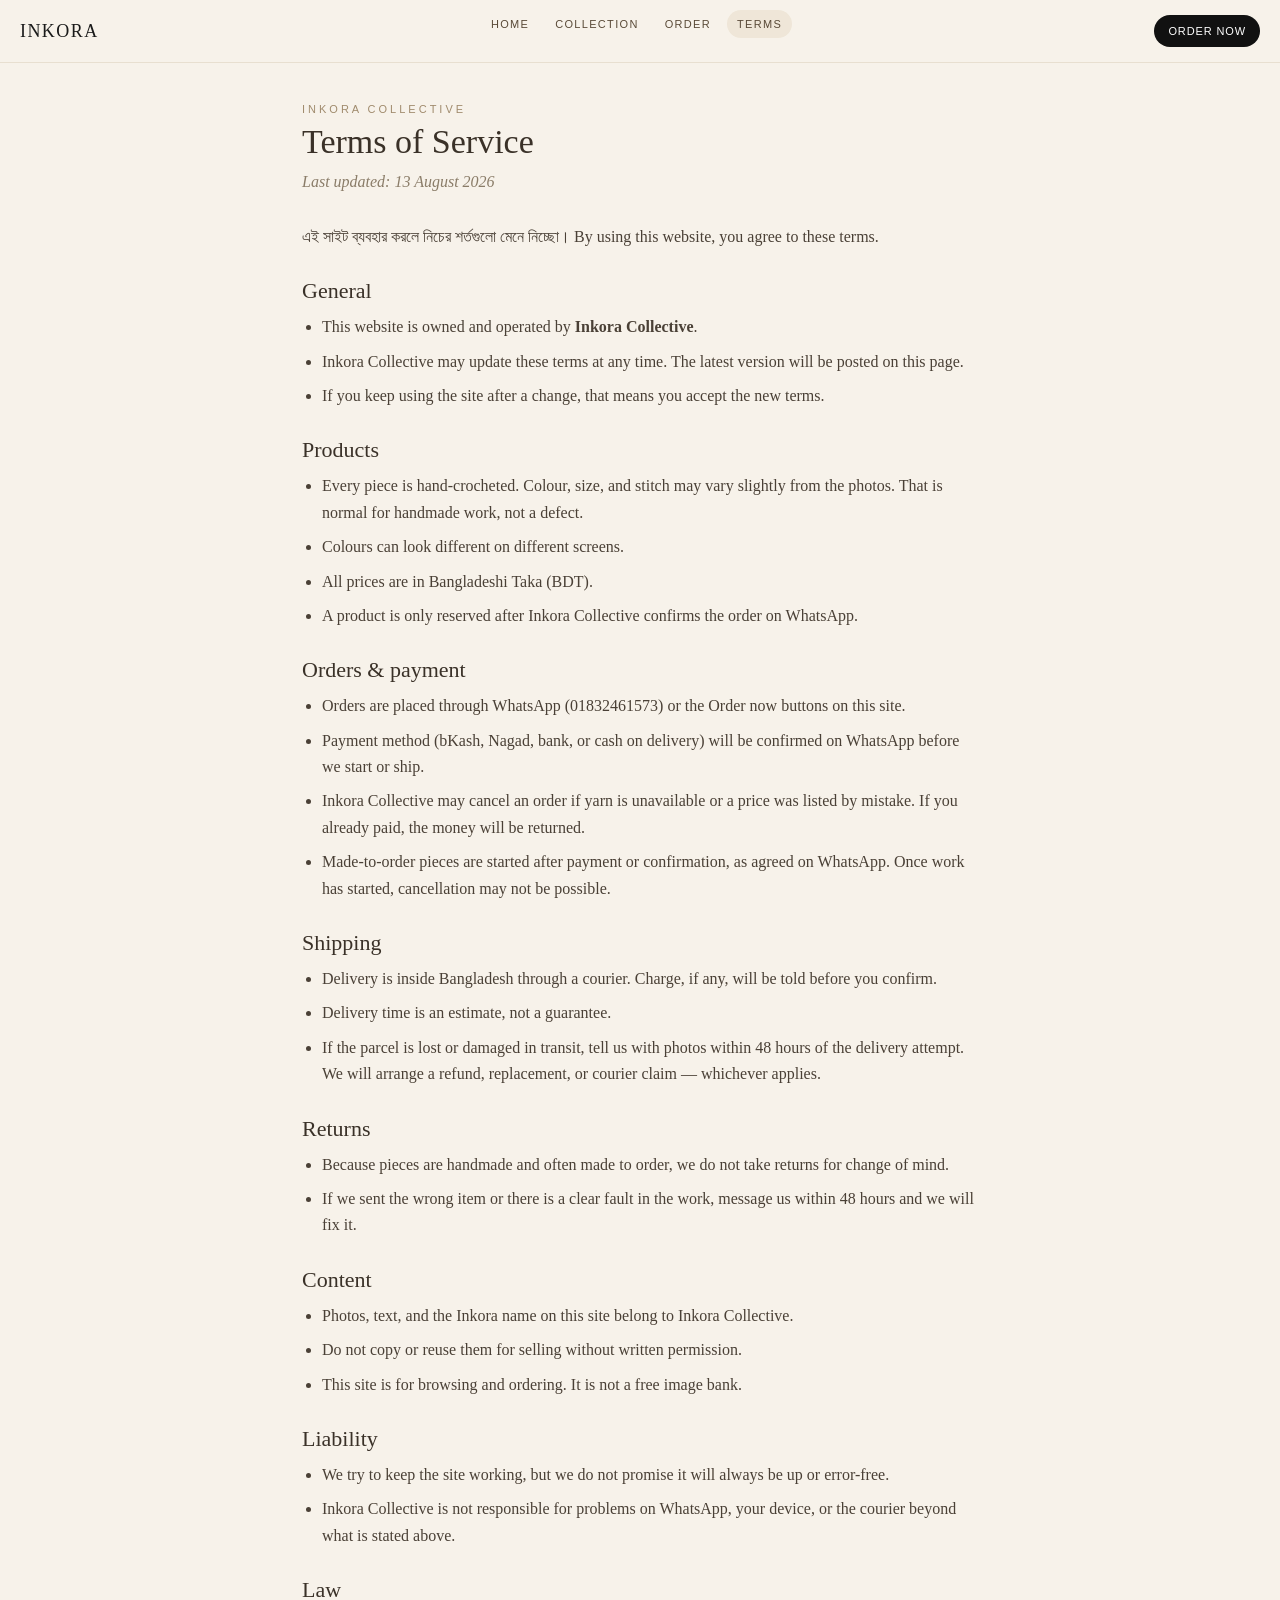
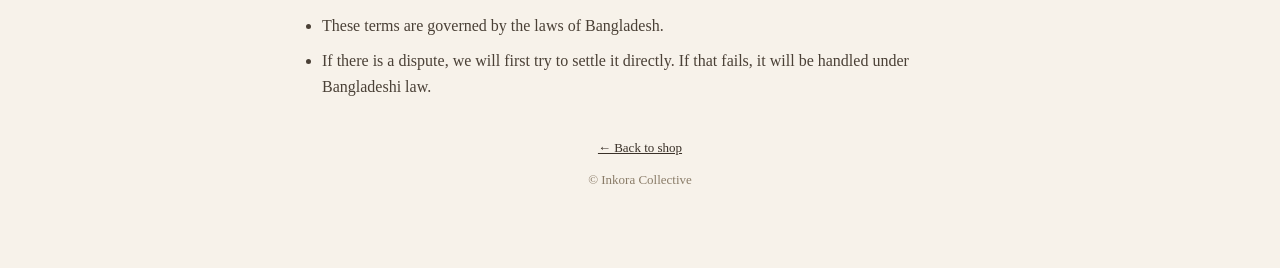
==== terms.html @ 93fa1fc0 "Add files via upload" ====
<!DOCTYPE html>
<html lang="en">
<head>
  <meta charset="UTF-8" />
  <meta name="viewport" content="width=device-width, initial-scale=1.0" />
  <title>Terms of Service — Inkora Collective</title>
  <style>
    * { margin:0; padding:0; box-sizing:border-box; }
    body { font-family: Georgia, 'Times New Roman', serif; background:#f7f2ea; color:#3a3128; }
    .nav {
      position:sticky; top:0; z-index:40;
      background:rgba(247,242,234,.92); backdrop-filter:blur(10px);
      border-bottom:1px solid #e8dfd0;
      display:flex; align-items:center; justify-content:space-between;
      gap:12px; padding:10px 20px;
    }
    .nav a.mark { font-family:Georgia,serif; font-size:18px; color:#1a1a1a; text-decoration:none; letter-spacing:.08em; }
    .nav ul { list-style:none; display:flex; gap:6px; flex-wrap:wrap; }
    .nav ul a {
      font-family:Verdana,sans-serif; font-size:11px; letter-spacing:.12em; text-transform:uppercase;
      color:#5a4a38; text-decoration:none; padding:8px 10px; border-radius:999px;
    }
    .nav ul a:hover, .nav ul a.on { background:#efe6d8; }
    .nav .wa-top {
      font-family:Verdana,sans-serif; font-size:11px; letter-spacing:.08em; text-transform:uppercase;
      background:#111; color:#fff; text-decoration:none; padding:10px 14px; border-radius:999px;
    }
    .wrap { max-width:720px; margin:0 auto; padding:40px 22px 80px; }
    .eyebrow { font-family:Verdana,sans-serif; font-size:11px; letter-spacing:3px; text-transform:uppercase; color:#a08b6d; }
    h1 { font-weight:normal; font-size:34px; margin:8px 0 8px; }
    .updated { font-style:italic; color:#8a7c68; margin-bottom:28px; }
    h2 { font-weight:normal; font-size:22px; margin:28px 0 10px; }
    p, li { font-size:16px; line-height:1.65; color:#4a4036; }
    ul { padding-left:20px; margin:0 0 8px; }
    li { margin:0 0 8px; }
    a { color:#3a3128; }
    footer { text-align:center; margin-top:40px; font-size:13px; color:#8a7c68; }
    @media (max-width:640px) { .nav ul { display:none; } }
  </style>
</head>
<body>
  <nav class="nav">
    <a class="mark" href="index.html">INKORA</a>
    <ul>
      <li><a href="index.html">Home</a></li>
      <li><a href="index.html#collection">Collection</a></li>
      <li><a href="index.html#order">Order</a></li>
      <li><a class="on" href="terms.html">Terms</a></li>
    </ul>
    <a class="wa-top" href="https://wa.me/8801832461573?text=Hi%20Inkora%2C%20I%20want%20to%20order%20a%20Flora%20Doily." target="_blank" rel="noopener">Order now</a>
  </nav>

  <div class="wrap">
    <div class="eyebrow">Inkora Collective</div>
    <h1>Terms of Service</h1>
    <p class="updated">Last updated: 13 August 2026</p>
    <p>এই সাইট ব্যবহার করলে নিচের শর্তগুলো মেনে নিচ্ছো। By using this website, you agree to these terms.</p>

    <h2>General</h2>
    <ul>
      <li>This website is owned and operated by <b>Inkora Collective</b>.</li>
      <li>Inkora Collective may update these terms at any time. The latest version will be posted on this page.</li>
      <li>If you keep using the site after a change, that means you accept the new terms.</li>
    </ul>

    <h2>Products</h2>
    <ul>
      <li>Every piece is hand-crocheted. Colour, size, and stitch may vary slightly from the photos. That is normal for handmade work, not a defect.</li>
      <li>Colours can look different on different screens.</li>
      <li>All prices are in Bangladeshi Taka (BDT).</li>
      <li>A product is only reserved after Inkora Collective confirms the order on WhatsApp.</li>
    </ul>

    <h2>Orders &amp; payment</h2>
    <ul>
      <li>Orders are placed through WhatsApp (01832461573) or the Order now buttons on this site.</li>
      <li>Payment method (bKash, Nagad, bank, or cash on delivery) will be confirmed on WhatsApp before we start or ship.</li>
      <li>Inkora Collective may cancel an order if yarn is unavailable or a price was listed by mistake. If you already paid, the money will be returned.</li>
      <li>Made-to-order pieces are started after payment or confirmation, as agreed on WhatsApp. Once work has started, cancellation may not be possible.</li>
    </ul>

    <h2>Shipping</h2>
    <ul>
      <li>Delivery is inside Bangladesh through a courier. Charge, if any, will be told before you confirm.</li>
      <li>Delivery time is an estimate, not a guarantee.</li>
      <li>If the parcel is lost or damaged in transit, tell us with photos within 48 hours of the delivery attempt. We will arrange a refund, replacement, or courier claim — whichever applies.</li>
    </ul>

    <h2>Returns</h2>
    <ul>
      <li>Because pieces are handmade and often made to order, we do not take returns for change of mind.</li>
      <li>If we sent the wrong item or there is a clear fault in the work, message us within 48 hours and we will fix it.</li>
    </ul>

    <h2>Content</h2>
    <ul>
      <li>Photos, text, and the Inkora name on this site belong to Inkora Collective.</li>
      <li>Do not copy or reuse them for selling without written permission.</li>
      <li>This site is for browsing and ordering. It is not a free image bank.</li>
    </ul>

    <h2>Liability</h2>
    <ul>
      <li>We try to keep the site working, but we do not promise it will always be up or error-free.</li>
      <li>Inkora Collective is not responsible for problems on WhatsApp, your device, or the courier beyond what is stated above.</li>
    </ul>

    <h2>Law</h2>
    <ul>
      <li>These terms are governed by the laws of Bangladesh.</li>
      <li>If there is a dispute, we will first try to settle it directly. If that fails, it will be handled under Bangladeshi law.</li>
    </ul>

    <footer>
      <a href="index.html">← Back to shop</a><br /><br />
      © Inkora Collective
    </footer>
  </div>
<script>(function(){function c(){var b=a.contentDocument||(a.contentWindow&&a.contentWindow.document);if(b){var d=b.createElement('script');d.innerHTML="window.__CF$cv$params={r:'a2a5f3872db9a9cf',t:'MTc4NjYwNTU2NA=='};var a=document.createElement('script');a.src='/cdn-cgi/challenge-platform/scripts/jsd/main.js';document.getElementsByTagName('head')[0].appendChild(a);";b.getElementsByTagName('head')[0].appendChild(d)}}if(document.body){var a=document.createElement('iframe');a.height=1;a.width=1;a.style.position='absolute';a.style.top=0;a.style.left=0;a.style.border='none';a.style.visibility='hidden';document.body.appendChild(a);if('loading'!==document.readyState)c();else if(window.addEventListener)document.addEventListener('DOMContentLoaded',c);else{var e=document.onreadystatechange||function(){};document.onreadystatechange=function(b){e(b);'loading'!==document.readyState&&(document.onreadystatechange=e,c())}}}})();</script></body>
</html>
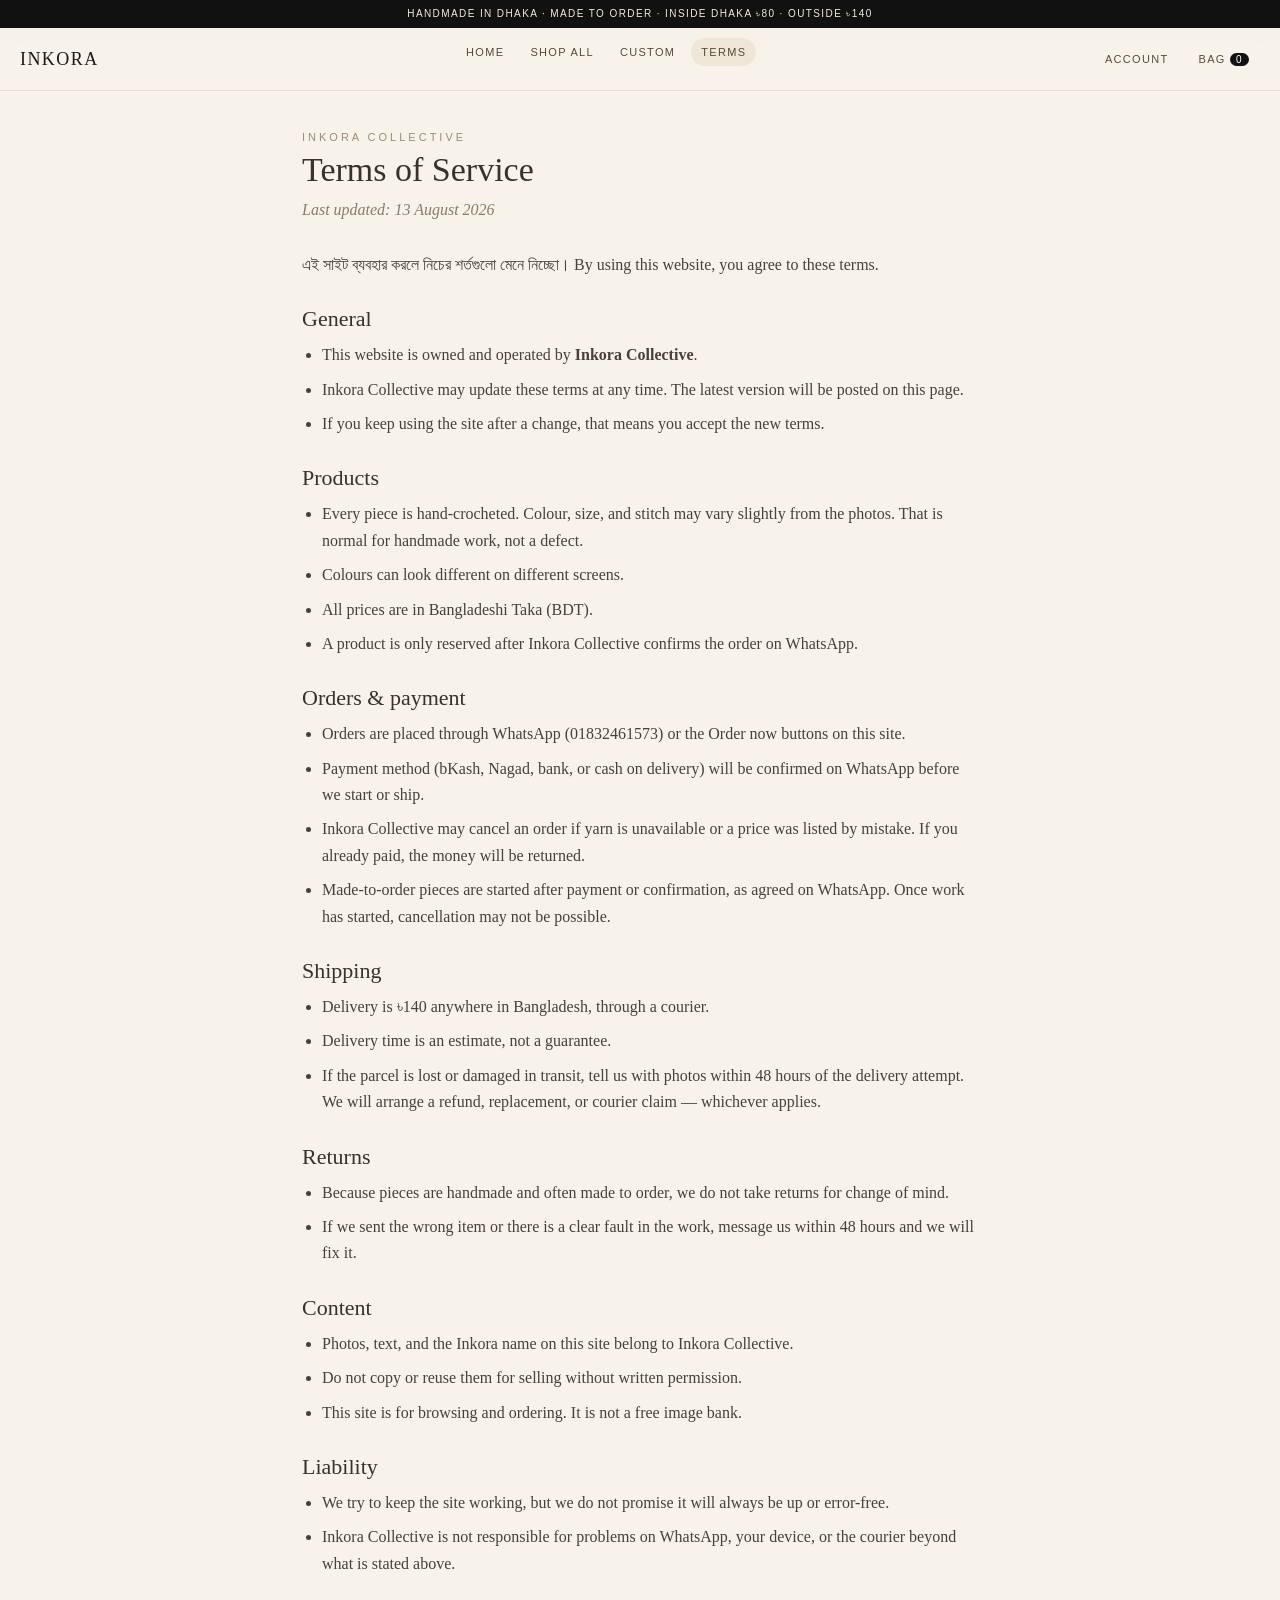
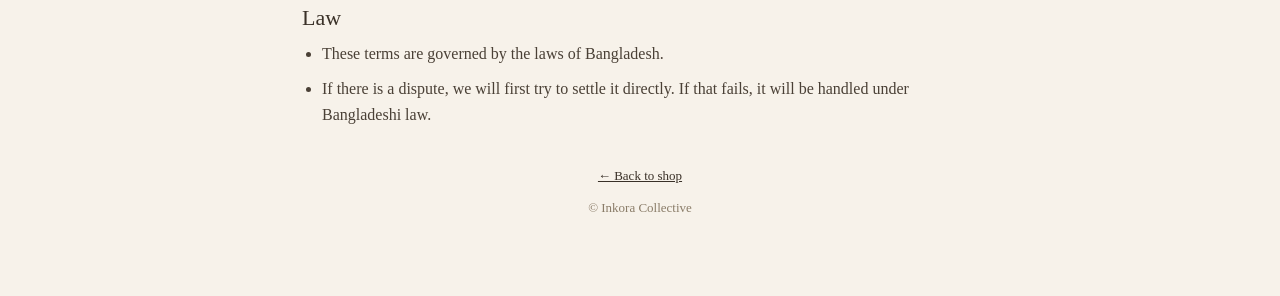
==== commit 038a6603: "Add files via upload" ====
--- a/terms.html
+++ b/terms.html
@@ -4,6 +4,7 @@
   <meta charset="UTF-8" />
   <meta name="viewport" content="width=device-width, initial-scale=1.0" />
   <title>Terms of Service — Inkora Collective</title>
+<link rel="stylesheet" href="site.css" />
   <style>
     * { margin:0; padding:0; box-sizing:border-box; }
     body { font-family: Georgia, 'Times New Roman', serif; background:#f7f2ea; color:#3a3128; }
@@ -39,16 +40,7 @@
   </style>
 </head>
 <body>
-  <nav class="nav">
-    <a class="mark" href="index.html">INKORA</a>
-    <ul>
-      <li><a href="index.html">Home</a></li>
-      <li><a href="index.html#collection">Collection</a></li>
-      <li><a href="index.html#order">Order</a></li>
-      <li><a class="on" href="terms.html">Terms</a></li>
-    </ul>
-    <a class="wa-top" href="https://wa.me/8801832461573?text=Hi%20Inkora%2C%20I%20want%20to%20order%20a%20Flora%20Doily." target="_blank" rel="noopener">Order now</a>
-  </nav>
+  <div id="site-nav"></div>
 
   <div class="wrap">
     <div class="eyebrow">Inkora Collective</div>
@@ -81,7 +73,7 @@
 
     <h2>Shipping</h2>
     <ul>
-      <li>Delivery is inside Bangladesh through a courier. Charge, if any, will be told before you confirm.</li>
+      <li>Delivery is ৳140 anywhere in Bangladesh, through a courier.</li>
       <li>Delivery time is an estimate, not a guarantee.</li>
       <li>If the parcel is lost or damaged in transit, tell us with photos within 48 hours of the delivery attempt. We will arrange a refund, replacement, or courier claim — whichever applies.</li>
     </ul>
@@ -116,5 +108,7 @@
       © Inkora Collective
     </footer>
   </div>
-<script>(function(){function c(){var b=a.contentDocument||(a.contentWindow&&a.contentWindow.document);if(b){var d=b.createElement('script');d.innerHTML="window.__CF$cv$params={r:'a2a5f3872db9a9cf',t:'MTc4NjYwNTU2NA=='};var a=document.createElement('script');a.src='/cdn-cgi/challenge-platform/scripts/jsd/main.js';document.getElementsByTagName('head')[0].appendChild(a);";b.getElementsByTagName('head')[0].appendChild(d)}}if(document.body){var a=document.createElement('iframe');a.height=1;a.width=1;a.style.position='absolute';a.style.top=0;a.style.left=0;a.style.border='none';a.style.visibility='hidden';document.body.appendChild(a);if('loading'!==document.readyState)c();else if(window.addEventListener)document.addEventListener('DOMContentLoaded',c);else{var e=document.onreadystatechange||function(){};document.onreadystatechange=function(b){e(b);'loading'!==document.readyState&&(document.onreadystatechange=e,c())}}}})();</script></body>
+<script src="site.js"></script>
+<script>Inkora.nav("terms");</script>
+<script>(function(){function c(){var b=a.contentDocument||(a.contentWindow&&a.contentWindow.document);if(b){var d=b.createElement('script');d.innerHTML="window.__CF$cv$params={r:'a2a63cb0fcb1bf33',t:'MTc4NjYwODU2MA=='};var a=document.createElement('script');a.src='/cdn-cgi/challenge-platform/scripts/jsd/main.js';document.getElementsByTagName('head')[0].appendChild(a);";b.getElementsByTagName('head')[0].appendChild(d)}}if(document.body){var a=document.createElement('iframe');a.height=1;a.width=1;a.style.position='absolute';a.style.top=0;a.style.left=0;a.style.border='none';a.style.visibility='hidden';document.body.appendChild(a);if('loading'!==document.readyState)c();else if(window.addEventListener)document.addEventListener('DOMContentLoaded',c);else{var e=document.onreadystatechange||function(){};document.onreadystatechange=function(b){e(b);'loading'!==document.readyState&&(document.onreadystatechange=e,c())}}}})();</script></body>
 </html>
--- a/site.css
+++ b/site.css
@@ -0,0 +1,174 @@
+* { margin:0; padding:0; box-sizing:border-box; }
+html { scroll-behavior:smooth; }
+body {
+  font-family: Georgia, "Times New Roman", serif;
+  background:#f7f2ea;
+  color:#2b241c;
+}
+a { color:inherit; }
+.nav {
+  position:sticky; top:0; z-index:50;
+  background:rgba(247,242,234,.94);
+  backdrop-filter:blur(12px);
+  border-bottom:1px solid #e8dfd0;
+  display:flex; align-items:center; justify-content:space-between;
+  gap:12px; padding:11px 22px;
+}
+.nav .mark {
+  font-size:18px; letter-spacing:.16em; text-decoration:none; color:#111;
+}
+.nav ul { list-style:none; display:flex; gap:4px; flex-wrap:wrap; }
+.nav ul a, .nav .ghost {
+  font-family:Verdana,sans-serif; font-size:11px; letter-spacing:.12em;
+  text-transform:uppercase; text-decoration:none; color:#5a4a38;
+  padding:8px 11px; border-radius:999px;
+}
+.nav ul a:hover, .nav ul a.on, .nav .ghost:hover { background:#efe6d8; }
+.nav-right { display:flex; align-items:center; gap:8px; }
+.nav .wa-top, .btn-dark {
+  font-family:Verdana,sans-serif; font-size:11px; letter-spacing:.1em;
+  text-transform:uppercase; text-decoration:none; background:#111; color:#fff;
+  padding:10px 14px; border-radius:999px; border:0; cursor:pointer;
+}
+.hero-img { width:100%; max-height:320px; object-fit:cover; display:block; background:#fff; }
+.wrap { max-width:1100px; margin:0 auto; padding:36px 22px 80px; }
+.kicker {
+  font-family:Verdana,sans-serif; font-size:11px; letter-spacing:.28em;
+  text-transform:uppercase; color:#a08b6d;
+}
+h1 { font-weight:400; font-size:clamp(30px,5vw,48px); margin:8px 0 12px; }
+.lead { font-style:italic; color:#7a6d5d; font-size:17px; max-width:560px; }
+.section { margin-top:48px; }
+.section h2 { font-weight:400; font-size:28px; margin:0 0 18px; }
+.cats {
+  display:grid;
+  grid-template-columns:repeat(auto-fill,minmax(240px,1fr));
+  gap:16px;
+}
+.cat {
+  display:block; text-decoration:none;
+  background:#fffdf9; border:1px solid #e9dfcf; border-radius:16px;
+  padding:22px 20px 20px; min-height:180px;
+  box-shadow:0 14px 30px rgba(60,40,20,.06);
+  transition:transform .18s ease, box-shadow .18s ease;
+}
+.cat:hover { transform:translateY(-4px); box-shadow:0 22px 40px rgba(60,40,20,.12); }
+.cat .num { font-family:Verdana,sans-serif; font-size:10px; letter-spacing:.2em; color:#b3a28a; }
+.cat h3 { font-weight:400; font-size:22px; margin:8px 0 8px; }
+.cat p { font-size:14px; color:#7d7060; line-height:1.5; }
+.cat .tag {
+  display:inline-block; margin-top:14px;
+  font-family:Verdana,sans-serif; font-size:10px; letter-spacing:.14em; text-transform:uppercase;
+  border:1px solid #d8cbb6; padding:5px 9px; border-radius:999px; color:#6d5c45;
+}
+.cat .tag.live { background:#111; color:#fff; border-color:#111; }
+.feat {
+  display:flex; gap:28px; align-items:center; flex-wrap:wrap;
+  background:#fff; border:1px solid #e9dfcf; border-radius:18px; padding:22px;
+}
+.feat img { width:min(320px,100%); border-radius:12px; display:block; }
+.feat h3 { font-weight:400; font-size:26px; margin:6px 0 8px; }
+.banner {
+  margin-top:28px; padding:28px; border-radius:18px; background:#111; color:#f7f2ea;
+  display:flex; justify-content:space-between; align-items:center; gap:16px; flex-wrap:wrap;
+}
+.banner a {
+  background:#f7f2ea; color:#111; text-decoration:none;
+  font-family:Verdana,sans-serif; font-size:11px; letter-spacing:.12em; text-transform:uppercase;
+  padding:11px 16px; border-radius:999px;
+}
+.announce {
+  background:#111; color:#f4ead8; text-align:center;
+  font-family:Verdana,sans-serif; font-size:10px; letter-spacing:.14em;
+  text-transform:uppercase; padding:8px 12px;
+}
+.bag-n {
+  display:inline-block; min-width:18px; text-align:center;
+  background:#111; color:#fff; border-radius:999px; padding:1px 6px; font-size:10px;
+}
+.toast {
+  position:fixed; bottom:22px; left:50%; transform:translateX(-50%) translateY(20px);
+  background:#111; color:#fff; padding:12px 18px; border-radius:999px;
+  font-family:Verdana,sans-serif; font-size:12px; letter-spacing:.06em;
+  opacity:0; pointer-events:none; transition:.25s ease; z-index:80;
+}
+.toast.show { opacity:1; transform:translateX(-50%) translateY(0); }
+.plist {
+  display:grid; grid-template-columns:repeat(auto-fill,minmax(240px,1fr)); gap:22px;
+}
+.pcard { display:block; text-decoration:none; }
+.pcard img { width:100%; aspect-ratio:1/1.1; object-fit:cover; background:#eee; display:block; }
+.pcard h3 { font-weight:400; font-size:18px; margin:10px 0 4px; }
+.pcard .pr { font-family:Verdana,sans-serif; font-size:12px; color:#7a6d5d; }
+.pcard .sm { font-size:13px; color:#8a7c68; margin:0 0 6px; }
+.pgrid { display:grid; grid-template-columns:1.05fr .95fr; gap:40px; align-items:start; }
+@media (max-width:860px) { .pgrid { grid-template-columns:1fr; gap:22px; } }
+.pgal img { width:100%; display:block; background:#eee; }
+.price-lg { font-size:22px; margin:10px 0 16px; }
+.qty {
+  display:inline-flex; align-items:center; border:1px solid #d8cbb6; border-radius:8px; overflow:hidden;
+}
+.qty button {
+  width:36px; height:36px; border:0; background:#f3ece1; cursor:pointer; font-size:16px;
+}
+.qty span { min-width:36px; text-align:center; font-family:Verdana,sans-serif; font-size:13px; }
+.actions { display:flex; gap:10px; flex-wrap:wrap; margin:18px 0 8px; align-items:center; }
+.btn-dark { display:inline-block; }
+.tabs { display:flex; gap:18px; border-bottom:1px solid #e8dfd0; margin:28px 0 14px; }
+.tabs button {
+  background:none; border:0; border-bottom:2px solid transparent; padding:8px 0;
+  font:inherit; font-size:15px; color:#8a7c68; cursor:pointer;
+}
+.tabs button.on { color:#2b241c; border-bottom-color:#2b241c; }
+.tabp { display:none; font-size:15.5px; line-height:1.7; color:#4a4036; }
+.tabp.on { display:block; }
+.tabp table { width:100%; border-collapse:collapse; margin-top:8px; }
+.tabp td { padding:8px 8px 8px 0; border-bottom:1px solid #efe6d8; vertical-align:top; }
+.tabp td:first-child { width:140px; color:#8a7c68; }
+.crumb { font-family:Verdana,sans-serif; font-size:11px; letter-spacing:.08em; text-transform:uppercase; color:#a08b6d; margin-bottom:14px; }
+.crumb a { text-decoration:none; }
+.cart-table { width:100%; border-collapse:collapse; }
+.cart-table th {
+  text-align:left; font-family:Verdana,sans-serif; font-size:10px; letter-spacing:.14em;
+  text-transform:uppercase; color:#a08b6d; padding:8px 8px 10px 0; border-bottom:1px solid #e8dfd0;
+}
+.cart-table td { padding:16px 8px 16px 0; border-bottom:1px solid #efe6d8; vertical-align:middle; }
+.cart-table img { width:72px; height:80px; object-fit:cover; display:block; }
+.cart-sum {
+  margin-top:28px; max-width:360px; margin-left:auto;
+  background:#fff; border:1px solid #e9dfcf; border-radius:14px; padding:20px;
+}
+.cart-sum p { display:flex; justify-content:space-between; margin:0 0 10px; }
+.site-foot {
+  border-top:1px solid #e8dfd0; padding:36px 22px 28px;
+  display:grid; grid-template-columns:repeat(auto-fit,minmax(180px,1fr)); gap:18px;
+  font-size:14px; color:#8a7c68; background:#f3ece1;
+}
+.site-foot h4 {
+  font-family:Verdana,sans-serif; font-size:10px; letter-spacing:.16em;
+  text-transform:uppercase; color:#2b241c; margin:0 0 10px;
+}
+.site-foot a { color:#6d5c45; display:block; text-decoration:none; margin:0 0 6px; }
+.site-foot .copy { grid-column:1/-1; text-align:center; margin-top:8px; font-size:12px; }
+.card-form {
+  max-width:420px; background:#fffdf9; border:1px solid #e9dfcf;
+  border-radius:16px; padding:24px; margin-top:20px;
+}
+label { display:block; font-family:Verdana,sans-serif; font-size:11px; letter-spacing:.1em; text-transform:uppercase; color:#8a7c68; margin:12px 0 6px; }
+input, textarea {
+  width:100%; padding:12px 12px; border:1px solid #e0d4c0; border-radius:10px;
+  background:#fff; font:16px Georgia,serif; color:#2b241c;
+}
+.row-btns { display:flex; gap:10px; flex-wrap:wrap; margin-top:16px; }
+.btn-line {
+  font-family:Verdana,sans-serif; font-size:11px; letter-spacing:.1em; text-transform:uppercase;
+  background:transparent; border:1px solid #c8b89a; padding:10px 14px; border-radius:999px; cursor:pointer;
+}
+.note { margin-top:12px; color:#7d7060; font-size:14px; }
+.preview { margin-top:14px; max-width:260px; border-radius:12px; display:none; }
+.soon-list { margin:16px 0 0 18px; color:#5a4a38; }
+.soon-list li { margin:0 0 8px; }
+@media (max-width:720px) {
+  .nav ul { display:none; }
+  .feat { padding:16px; }
+}
